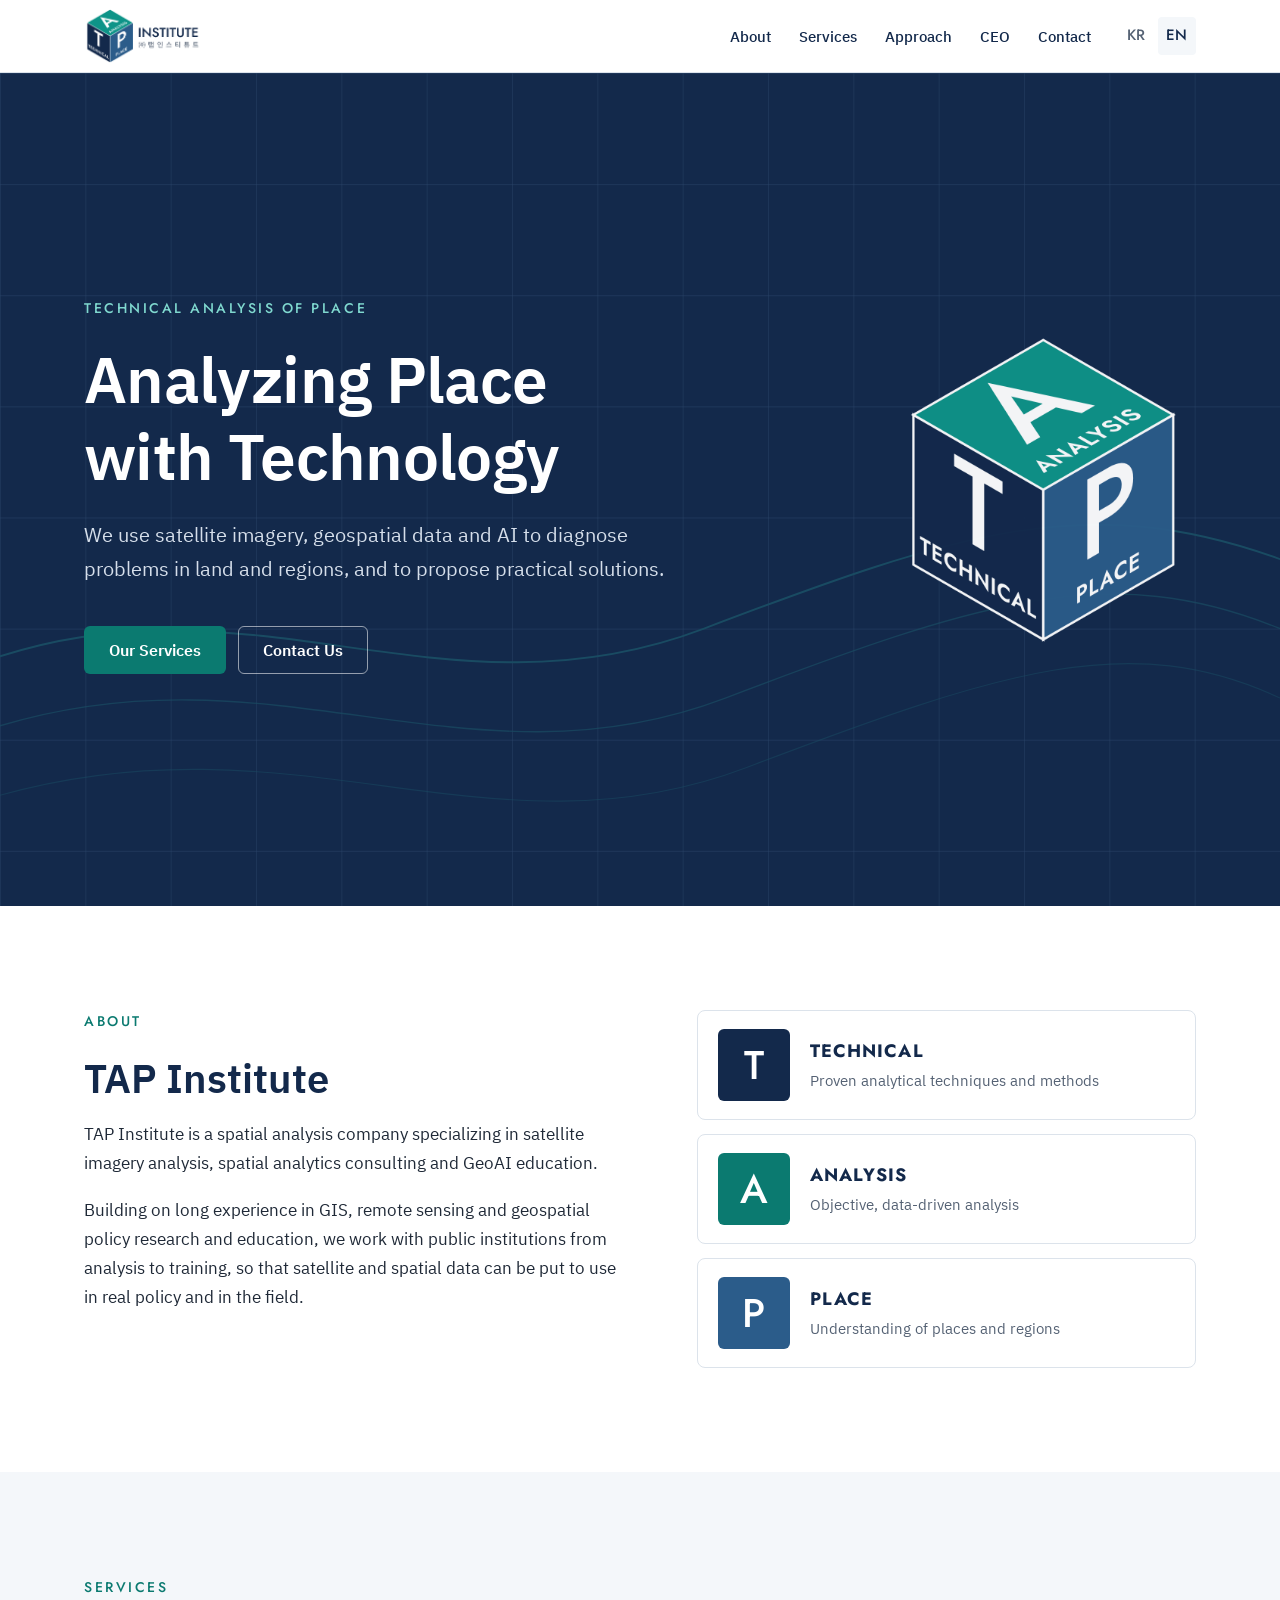
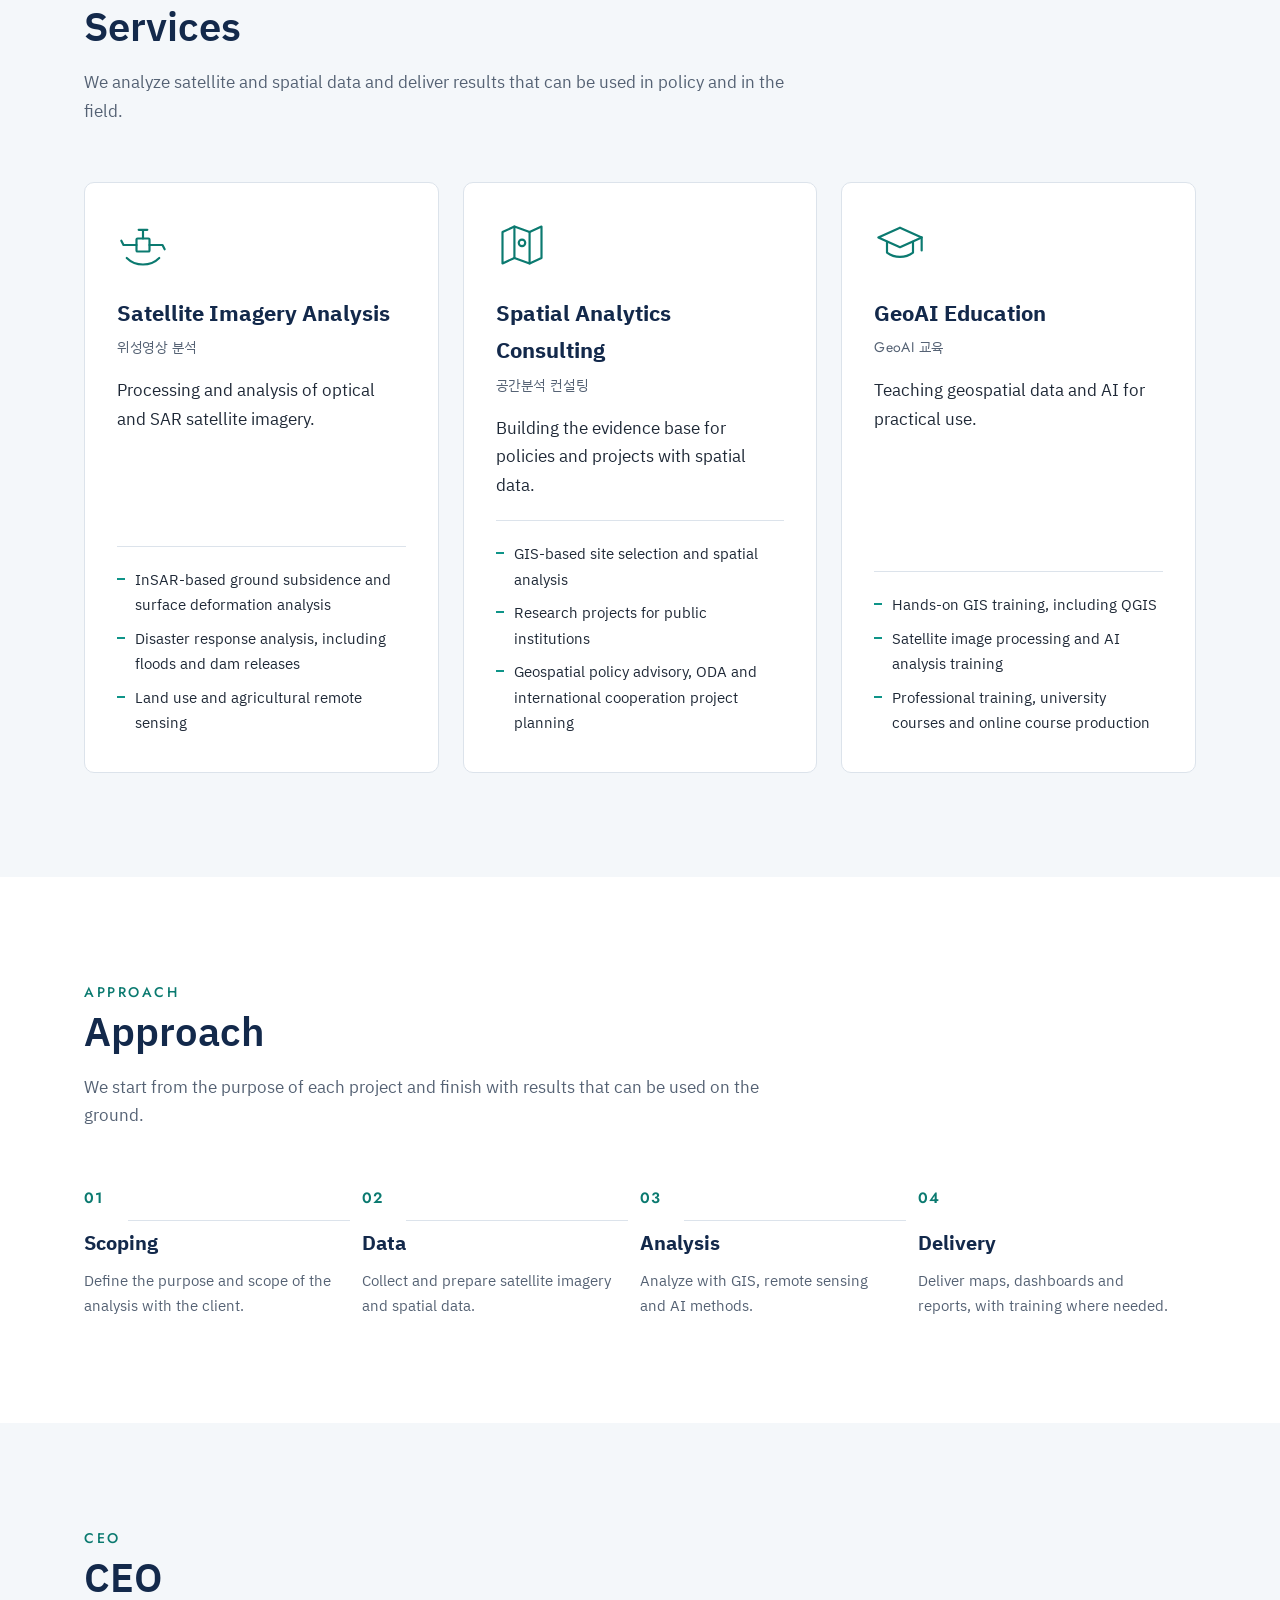
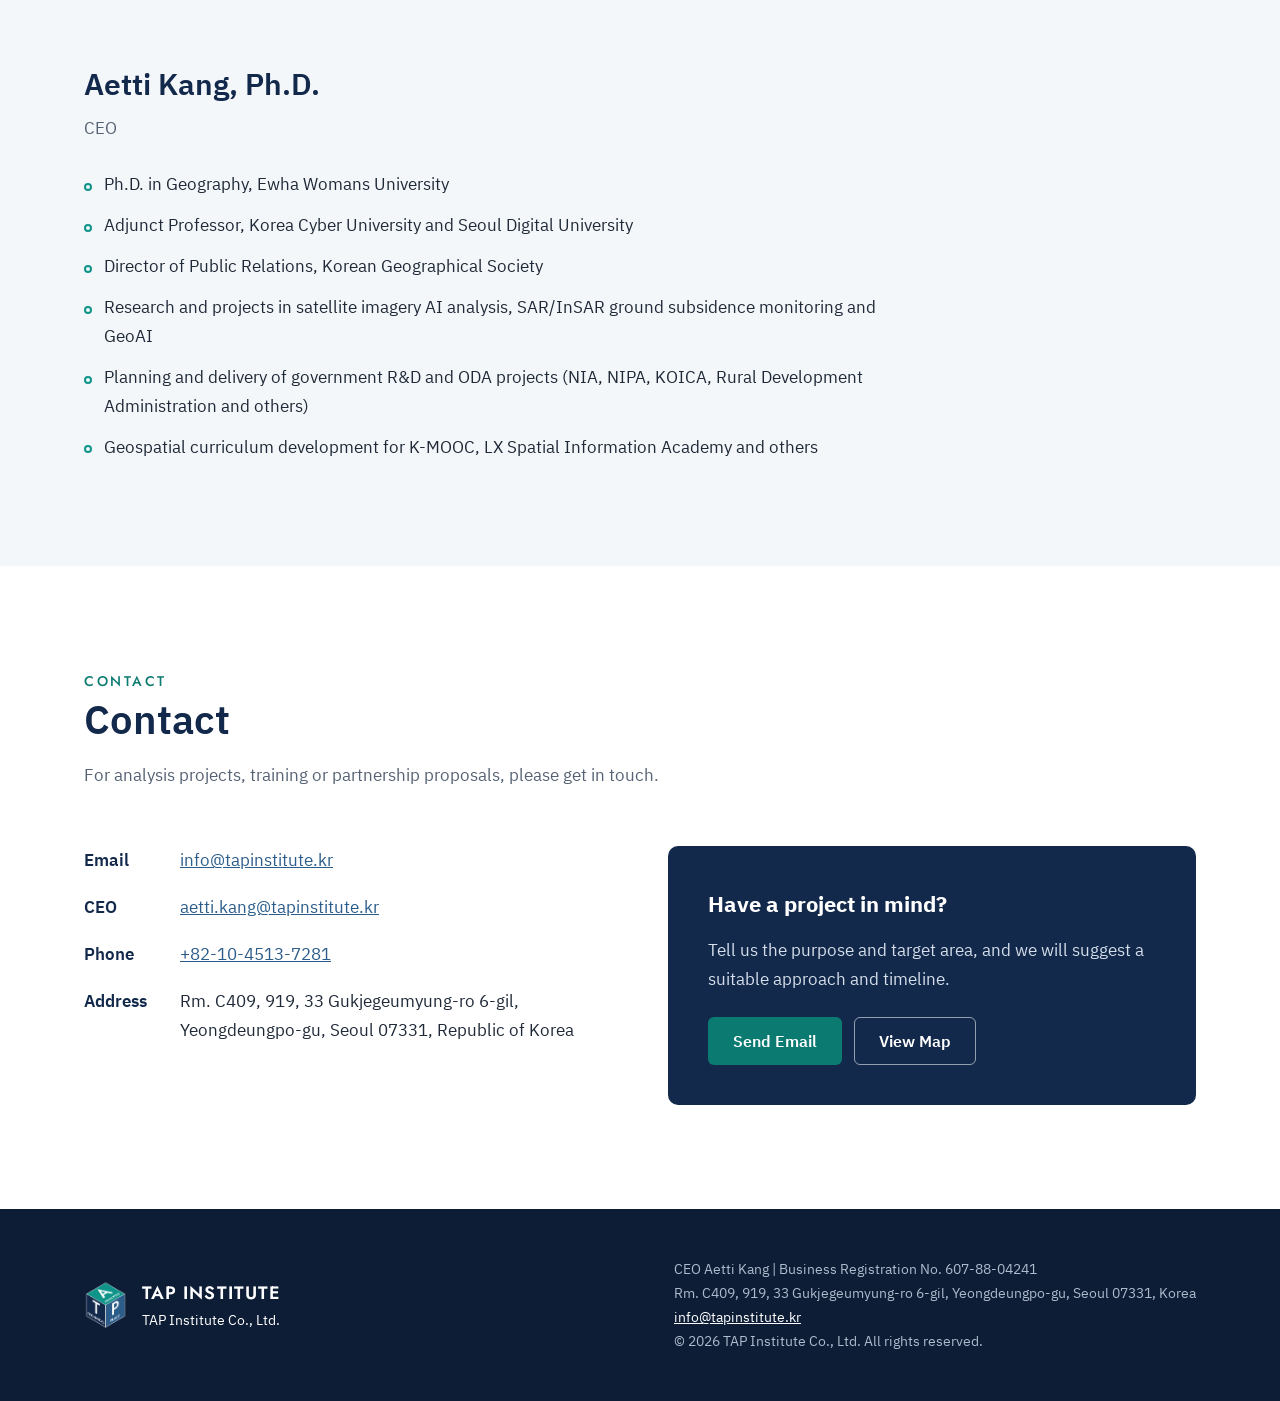
==== en/index.html @ 395d0aba "첫 버전" ====
<!doctype html>
<html lang="en">
<head>
<meta charset="utf-8">
<meta name="viewport" content="width=device-width, initial-scale=1">
<title>TAP Institute | Satellite Imagery Analysis · Spatial Analytics Consulting · GeoAI Education</title>
<meta name="description" content="TAP Institute is a spatial analysis company providing satellite imagery analysis, spatial analytics consulting and GeoAI education.">
<link rel="canonical" href="https://tapinstitute.kr/en/">
<link rel="alternate" hreflang="ko" href="https://tapinstitute.kr/">
<link rel="alternate" hreflang="en" href="https://tapinstitute.kr/en/">
<meta property="og:type" content="website">
<meta property="og:site_name" content="TAP Institute">
<meta property="og:title" content="TAP Institute | Technical Analysis of Place">
<meta property="og:description" content="Satellite Imagery Analysis · Spatial Analytics Consulting · GeoAI Education">
<meta property="og:url" content="https://tapinstitute.kr/en/">
<meta property="og:image" content="https://tapinstitute.kr/assets/og-image.png">
<meta property="og:locale" content="en_US">
<link rel="icon" href="../favicon.svg" type="image/svg+xml">
<link rel="preconnect" href="https://fonts.googleapis.com">
<link rel="preconnect" href="https://fonts.gstatic.com" crossorigin>
<link href="https://fonts.googleapis.com/css2?family=Jost:wght@400;500;600&family=IBM+Plex+Sans+KR:wght@400;500;600&display=swap" rel="stylesheet">
<link rel="stylesheet" href="../css/style.css">
</head>
<body>
<a class="skip" href="#main">Skip to content</a>

<header class="site-header">
  <div class="container">
    <a class="brand" href="#home" aria-label="TAP Institute home">
      <img src="../assets/TAP_Institute_logo.png" alt="TAP Institute" width="232" height="110">
    </a>
    <button class="menu-btn" type="button" aria-expanded="false" aria-controls="site-nav" aria-label="Open menu">
      <svg width="22" height="22" viewBox="0 0 24 24" fill="none" stroke="currentColor" stroke-width="2" stroke-linecap="round" aria-hidden="true"><path d="M4 7h16M4 12h16M4 17h16"/></svg>
    </button>
    <nav class="nav" id="site-nav" aria-label="Main menu">
      <ul>
        <li><a href="#about">About</a></li>
        <li><a href="#services">Services</a></li>
        <li><a href="#approach">Approach</a></li>
        <li><a href="#ceo">CEO</a></li>
        <li><a href="#contact">Contact</a></li>
      </ul>
      <div class="lang" aria-label="Language">
        <a href="../" lang="ko">KR</a>
        <a href="./" aria-current="true" lang="en">EN</a>
      </div>
    </nav>
  </div>
</header>

<main id="main">

  <!-- Hero -->
  <section class="hero" id="home" aria-labelledby="hero-title">
    <svg class="hero-grid" aria-hidden="true" preserveAspectRatio="none" viewBox="0 0 1200 600">
      <defs>
        <pattern id="graticule" width="80" height="80" patternUnits="userSpaceOnUse">
          <path d="M80 0H0V80" fill="none" stroke="#7FA8D6" stroke-width="0.8"/>
        </pattern>
      </defs>
      <rect width="1200" height="600" fill="url(#graticule)"/>
      <path d="M0 420 C240 360 420 470 660 400 S1020 300 1200 350" fill="none" stroke="#2FC4B5" stroke-width="1.4"/>
      <path d="M0 470 C260 410 440 520 680 450 S1040 350 1200 400" fill="none" stroke="#2FC4B5" stroke-width="1" opacity=".7"/>
      <path d="M0 520 C280 460 460 570 700 500 S1060 400 1200 450" fill="none" stroke="#2FC4B5" stroke-width=".8" opacity=".5"/>
    </svg>
    <div class="container">
      <img class="hero-mark" src="../assets/TAP_Institute_symbol.png" alt="" width="300" height="352">
      <p class="eyebrow">Technical Analysis of Place</p>
      <h1 id="hero-title">Analyzing Place<br>with Technology</h1>
      <p class="lead">We use satellite imagery, geospatial data and AI to diagnose problems in land and regions, and to propose practical solutions.</p>
      <div class="btns">
        <a class="btn btn-primary" href="#services">Our Services</a>
        <a class="btn btn-ghost" href="#contact">Contact Us</a>
      </div>
    </div>
  </section>

  <!-- About -->
  <section id="about" aria-labelledby="about-title">
    <div class="container about-grid">
      <div class="about-text">
        <p class="eyebrow" style="color:var(--accent-dark)">About</p>
        <h2 id="about-title">TAP Institute</h2>
        <p>TAP Institute is a spatial analysis company specializing in satellite imagery analysis, spatial analytics consulting and GeoAI education.</p>
        <p>Building on long experience in GIS, remote sensing and geospatial policy research and education, we work with public institutions from analysis to training, so that satellite and spatial data can be put to use in real policy and in the field.</p>
      </div>
      <div class="tap-cards">
        <div class="tap-card">
          <div class="tap-letter t" aria-hidden="true">T</div>
          <div><strong>TECHNICAL</strong><span>Proven analytical techniques and methods</span></div>
        </div>
        <div class="tap-card">
          <div class="tap-letter a" aria-hidden="true">A</div>
          <div><strong>ANALYSIS</strong><span>Objective, data-driven analysis</span></div>
        </div>
        <div class="tap-card">
          <div class="tap-letter p" aria-hidden="true">P</div>
          <div><strong>PLACE</strong><span>Understanding of places and regions</span></div>
        </div>
      </div>
    </div>
  </section>

  <!-- Services -->
  <section class="section-soft" id="services" aria-labelledby="services-title">
    <div class="container">
      <div class="section-head">
        <p class="eyebrow">Services</p>
        <h2 id="services-title">Services</h2>
        <p>We analyze satellite and spatial data and deliver results that can be used in policy and in the field.</p>
      </div>
      <div class="services">
        <article class="service">
          <svg class="icon" viewBox="0 0 48 48" fill="none" stroke="currentColor" stroke-width="2" stroke-linecap="round" stroke-linejoin="round" aria-hidden="true">
            <rect x="18" y="18" width="12" height="12" rx="1"/><path d="M18 24H6l-2-4M30 24h12l2 4M24 18V10M20 10h8"/><path d="M9 36c4 4 10 6 15 6s11-2 15-6"/>
          </svg>
          <h3>Satellite Imagery Analysis</h3>
          <p class="en" lang="ko">위성영상 분석</p>
          <p class="desc">Processing and analysis of optical and SAR satellite imagery.</p>
          <ul>
            <li>InSAR-based ground subsidence and surface deformation analysis</li>
            <li>Disaster response analysis, including floods and dam releases</li>
            <li>Land use and agricultural remote sensing</li>
          </ul>
        </article>
        <article class="service">
          <svg class="icon" viewBox="0 0 48 48" fill="none" stroke="currentColor" stroke-width="2" stroke-linecap="round" stroke-linejoin="round" aria-hidden="true">
            <path d="M6 12l11-5 14 5 11-5v29l-11 5-14-5-11 5z"/><path d="M17 7v29M31 12v29"/><circle cx="24" cy="22" r="3"/>
          </svg>
          <h3>Spatial Analytics Consulting</h3>
          <p class="en" lang="ko">공간분석 컨설팅</p>
          <p class="desc">Building the evidence base for policies and projects with spatial data.</p>
          <ul>
            <li>GIS-based site selection and spatial analysis</li>
            <li>Research projects for public institutions</li>
            <li>Geospatial policy advisory, ODA and international cooperation project planning</li>
          </ul>
        </article>
        <article class="service">
          <svg class="icon" viewBox="0 0 48 48" fill="none" stroke="currentColor" stroke-width="2" stroke-linecap="round" stroke-linejoin="round" aria-hidden="true">
            <path d="M4 17l20-9 20 9-20 9z"/><path d="M12 21v10c4 3 8 4 12 4s8-1 12-4V21"/><path d="M44 17v12"/>
          </svg>
          <h3>GeoAI Education</h3>
          <p class="en" lang="ko">GeoAI 교육</p>
          <p class="desc">Teaching geospatial data and AI for practical use.</p>
          <ul>
            <li>Hands-on GIS training, including QGIS</li>
            <li>Satellite image processing and AI analysis training</li>
            <li>Professional training, university courses and online course production</li>
          </ul>
        </article>
      </div>
    </div>
  </section>

  <!-- Approach -->
  <section id="approach" aria-labelledby="approach-title">
    <div class="container">
      <div class="section-head">
        <p class="eyebrow" style="color:var(--accent-dark)">Approach</p>
        <h2 id="approach-title">Approach</h2>
        <p>We start from the purpose of each project and finish with results that can be used on the ground.</p>
      </div>
      <ol class="steps">
        <li class="step"><h3>Scoping</h3><p>Define the purpose and scope of the analysis with the client.</p></li>
        <li class="step"><h3>Data</h3><p>Collect and prepare satellite imagery and spatial data.</p></li>
        <li class="step"><h3>Analysis</h3><p>Analyze with GIS, remote sensing and AI methods.</p></li>
        <li class="step"><h3>Delivery</h3><p>Deliver maps, dashboards and reports, with training where needed.</p></li>
      </ol>
    </div>
  </section>

  <!-- CEO -->
  <section class="section-soft" id="ceo" aria-labelledby="ceo-title">
    <div class="container">
      <div class="section-head">
        <p class="eyebrow">CEO</p>
        <h2 id="ceo-title">CEO</h2>
      </div>
      <div class="ceo">
        <div>
          <p class="ceo-name">Aetti Kang, Ph.D.</p>
          <p class="ceo-role">CEO</p>
          <ul>
            <li>Ph.D. in Geography, Ewha Womans University</li>
            <li>Adjunct Professor, Korea Cyber University and Seoul Digital University</li>
            <li>Director of Public Relations, Korean Geographical Society</li>
            <li>Research and projects in satellite imagery AI analysis, SAR/InSAR ground subsidence monitoring and GeoAI</li>
            <li>Planning and delivery of government R&amp;D and ODA projects (NIA, NIPA, KOICA, Rural Development Administration and others)</li>
            <li>Geospatial curriculum development for K-MOOC, LX Spatial Information Academy and others</li>
          </ul>
        </div>
      </div>
    </div>
  </section>

  <!-- Contact -->
  <section id="contact" aria-labelledby="contact-title">
    <div class="container">
      <div class="section-head">
        <p class="eyebrow" style="color:var(--accent-dark)">Contact</p>
        <h2 id="contact-title">Contact</h2>
        <p>For analysis projects, training or partnership proposals, please get in touch.</p>
      </div>
      <div class="contact">
        <dl>
          <dt>Email</dt>
          <dd><a href="mailto:info@tapinstitute.kr">info@tapinstitute.kr</a></dd>
          <dt>CEO</dt>
          <dd><a href="mailto:aetti.kang@tapinstitute.kr">aetti.kang@tapinstitute.kr</a></dd>
          <dt>Phone</dt>
          <dd><a href="tel:+821045137281">+82-10-4513-7281</a></dd>
          <dt>Address</dt>
          <dd>Rm. C409, 919, 33 Gukjegeumyung-ro 6-gil,<br>Yeongdeungpo-gu, Seoul 07331, Republic of Korea</dd>
        </dl>
        <div class="contact-box">
          <h3>Have a project in mind?</h3>
          <p>Tell us the purpose and target area, and we will suggest a suitable approach and timeline.</p>
          <div class="btns">
            <a class="btn btn-primary" href="mailto:info@tapinstitute.kr?subject=%5BTAP%20Institute%5D%20Inquiry">Send Email</a>
            <a class="btn btn-ghost" href="https://www.google.com/maps/search/?api=1&amp;query=33+Gukjegeumyung-ro+6-gil+Seoul" target="_blank" rel="noopener">View Map</a>
          </div>
        </div>
      </div>
    </div>
  </section>

</main>

<footer class="site-footer">
  <div class="container">
    <div class="foot-brand">
      <img src="../assets/TAP_Institute_symbol.png" alt="" width="44" height="52">
      <div><strong>TAP INSTITUTE</strong>TAP Institute Co., Ltd.</div>
    </div>
    <div>
      <p>CEO Aetti Kang | Business Registration No. 607-88-04241</p>
      <p>Rm. C409, 919, 33 Gukjegeumyung-ro 6-gil, Yeongdeungpo-gu, Seoul 07331, Korea</p>
      <p><a href="mailto:info@tapinstitute.kr">info@tapinstitute.kr</a></p>
      <p>© 2026 TAP Institute Co., Ltd. All rights reserved.</p>
    </div>
  </div>
</footer>

<script src="../js/main.js"></script>
</body>
</html>
---- css/style.css ----
/* TAP Institute — 회사 소개 사이트 */
:root{
  --ink:#13294B;
  --mid:#2B5C8A;
  --accent:#0E9488;
  --accent-dark:#0B7A70;
  --slate:#556274;
  --text:#1F2937;
  --bg:#FFFFFF;
  --soft:#F4F7FA;
  --line:#DCE3EB;
  --max:1160px;
  --font-kr:'IBM Plex Sans KR', 'Apple SD Gothic Neo', 'Malgun Gothic', sans-serif;
  --font-en:'Jost', 'IBM Plex Sans KR', sans-serif;
}

*,*::before,*::after{box-sizing:border-box}
html{scroll-behavior:smooth;scroll-padding-top:76px}
body{
  margin:0;background:var(--bg);color:var(--text);
  font-family:var(--font-kr);font-size:17px;line-height:1.7;
  word-break:keep-all;-webkit-font-smoothing:antialiased;
}
html[lang="en"] body{word-break:normal}
img,svg{display:block;max-width:100%}
a{color:var(--mid)}
a:hover{color:var(--ink)}
:focus-visible{outline:3px solid var(--accent);outline-offset:3px}

.container{width:100%;max-width:var(--max);margin:0 auto;padding:0 24px}
.skip{position:absolute;left:-9999px;top:8px;background:var(--ink);color:#fff;padding:8px 14px;z-index:100}
.skip:focus{left:16px}

/* ---------- 상단 메뉴 ---------- */
.site-header{
  position:sticky;top:0;z-index:50;background:rgba(255,255,255,.96);
  border-bottom:1px solid var(--line);backdrop-filter:saturate(1.4) blur(6px);
}
.site-header .container{display:flex;align-items:center;justify-content:space-between;height:72px;gap:24px}
.brand img{height:56px;width:auto}
.nav{display:flex;align-items:center;gap:28px}
.nav ul{display:flex;gap:28px;list-style:none;margin:0;padding:0}
.nav a{color:var(--ink);text-decoration:none;font-weight:500;font-size:15px}
.nav a:hover{color:var(--accent-dark)}
.lang{display:flex;gap:4px;font-family:var(--font-en);font-size:14px;font-weight:600;letter-spacing:.04em}
.lang a{padding:6px 8px;border-radius:4px;color:var(--slate)}
.lang a[aria-current="true"]{color:var(--ink);background:var(--soft)}
.menu-btn{
  display:none;background:none;border:1px solid var(--line);border-radius:6px;
  width:44px;height:44px;align-items:center;justify-content:center;color:var(--ink);cursor:pointer;
}

/* ---------- 첫 화면 ---------- */
.hero{position:relative;background:var(--ink);color:#fff;overflow:hidden}
.hero-grid{position:absolute;inset:0;width:100%;height:100%;opacity:.22;pointer-events:none}
.hero .container{position:relative;padding-top:120px;padding-bottom:128px}
.hero-mark{position:absolute;right:24px;top:50%;transform:translateY(-50%);width:300px;height:auto;opacity:.95}
.eyebrow{
  font-family:var(--font-en);font-weight:500;letter-spacing:.18em;text-transform:uppercase;
  font-size:14px;color:#7FD8CF;margin:0 0 20px;
}
.hero h1{font-size:clamp(36px,5.4vw,64px);line-height:1.2;font-weight:600;margin:0 0 24px;letter-spacing:-.01em}
.hero p.lead{font-size:clamp(17px,1.6vw,20px);max-width:620px;color:#D5DEEA;margin:0 0 40px}
.btns{display:flex;flex-wrap:wrap;gap:12px}
.btn{
  display:inline-flex;align-items:center;justify-content:center;min-height:48px;padding:0 24px;
  border-radius:6px;font-weight:600;font-size:16px;text-decoration:none;border:1px solid transparent;
}
.btn-primary{background:var(--accent-dark);color:#fff}
.btn-primary:hover{background:#09665E;color:#fff}
.btn-ghost{border-color:rgba(255,255,255,.55);color:#fff}
.btn-ghost:hover{background:rgba(255,255,255,.1);color:#fff}

/* ---------- 공통 섹션 ---------- */
section{padding:104px 0}
.section-soft{background:var(--soft)}
.section-head{max-width:720px;margin-bottom:56px}
.section-head .eyebrow{color:var(--accent-dark)}
h2{font-size:clamp(28px,3.4vw,40px);line-height:1.3;color:var(--ink);margin:0 0 16px;font-weight:600}
.section-head p{color:var(--slate);margin:0}

/* ---------- 회사소개 ---------- */
.about-grid{display:grid;grid-template-columns:1.1fr 1fr;gap:64px;align-items:start}
.about-text p{margin:0 0 18px}
.tap-cards{display:grid;gap:14px}
.tap-card{display:grid;grid-template-columns:72px 1fr;align-items:center;gap:20px;padding:18px 20px;border:1px solid var(--line);border-radius:8px;background:#fff}
.tap-letter{
  width:72px;height:72px;border-radius:6px;display:flex;align-items:center;justify-content:center;
  font-family:var(--font-en);font-size:40px;font-weight:500;color:#fff;
}
.tap-letter.t{background:var(--ink)}
.tap-letter.a{background:var(--accent-dark)}
.tap-letter.p{background:var(--mid)}
.tap-card strong{display:block;font-family:var(--font-en);font-size:18px;letter-spacing:.06em;color:var(--ink)}
.tap-card span{color:var(--slate);font-size:15px}

/* ---------- 사업분야 ---------- */
.services{display:grid;grid-template-columns:repeat(3,1fr);gap:24px}
.service{background:#fff;border:1px solid var(--line);border-radius:10px;padding:36px 32px;display:flex;flex-direction:column}
.service .icon{width:52px;height:52px;color:var(--accent-dark);margin-bottom:24px}
.service h3{font-size:22px;color:var(--ink);margin:0 0 4px}
.service .en{font-family:var(--font-en);font-size:14px;color:var(--slate);letter-spacing:.04em;margin:0 0 16px}
.service p.desc{margin:0 0 20px}
.service ul{margin:auto 0 0;padding:20px 0 0;border-top:1px solid var(--line);list-style:none;display:grid;gap:8px;font-size:15px}
.service li{position:relative;padding-left:18px}
.service li::before{content:"";position:absolute;left:0;top:.72em;width:8px;height:2px;background:var(--accent)}

/* ---------- 수행방식 ---------- */
.steps{display:grid;grid-template-columns:repeat(4,1fr);gap:0;list-style:none;margin:0;padding:0;counter-reset:step}
.step{position:relative;padding:0 28px 0 0}
.step::before{
  counter-increment:step;content:"0" counter(step);
  font-family:var(--font-en);font-weight:600;font-size:15px;letter-spacing:.08em;color:var(--accent-dark);
  display:block;margin-bottom:14px;
}
.step::after{content:"";position:absolute;top:34px;left:44px;right:12px;height:1px;background:var(--line)}
.step:last-child::after{display:none}
.step h3{font-size:20px;color:var(--ink);margin:12px 0 8px}
.step p{margin:0;color:var(--slate);font-size:15px}

/* ---------- 대표 소개 ---------- */
.ceo{max-width:820px}
.ceo-name{font-size:30px;font-weight:600;color:var(--ink);margin:0}
.ceo-role{color:var(--slate);margin:4px 0 28px}
.ceo ul{list-style:none;margin:0;padding:0;display:grid;gap:12px}
.ceo li{padding-left:20px;position:relative}
.ceo li::before{content:"";position:absolute;left:0;top:.75em;width:8px;height:8px;border:2px solid var(--accent);border-radius:50%}

/* ---------- 문의 ---------- */
.contact{display:grid;grid-template-columns:1fr 1fr;gap:56px;align-items:start}
.contact dl{margin:0;display:grid;grid-template-columns:96px 1fr;row-gap:18px}
.contact dt{font-weight:600;color:var(--ink)}
.contact dd{margin:0}
.contact-box{background:var(--ink);color:#fff;border-radius:10px;padding:40px}
.contact-box h3{margin:0 0 12px;font-size:22px}
.contact-box p{color:#D5DEEA;margin:0 0 24px}

/* ---------- 푸터 ---------- */
.site-footer{background:#0D1D36;color:#AEBBCC;font-size:14px;padding:48px 0}
.site-footer .container{display:flex;justify-content:space-between;gap:32px;flex-wrap:wrap}
.foot-brand{display:flex;align-items:center;gap:14px;color:#fff}
.foot-brand img{width:44px;height:auto}
.foot-brand strong{font-family:var(--font-en);font-weight:600;letter-spacing:.06em;font-size:18px;display:block}
.site-footer p{margin:0}
.site-footer a{color:#fff}

/* ---------- 반응형 ---------- */
@media (max-width:960px){
  .about-grid,.contact,.ceo{grid-template-columns:1fr;gap:40px}
  .hero-mark{display:none}
  .services{grid-template-columns:1fr}
  .steps{grid-template-columns:1fr 1fr;row-gap:40px}
  .step::after{display:none}
}
@media (max-width:760px){
  body{font-size:16px}
  section{padding:72px 0}
  .menu-btn{display:inline-flex}
  .nav{
    position:absolute;top:72px;left:0;right:0;background:#fff;border-bottom:1px solid var(--line);
    flex-direction:column;align-items:flex-start;padding:16px 24px 24px;gap:16px;display:none;
  }
  .nav.open{display:flex}
  .nav ul{flex-direction:column;gap:4px;width:100%}
  .nav ul a{display:block;padding:10px 0;font-size:17px}
  .brand img{height:38px}
  .hero .container{padding-top:80px;padding-bottom:88px}
  .steps{grid-template-columns:1fr}
  .contact dl{grid-template-columns:72px 1fr}
  .contact-box{padding:28px}
}
@media (prefers-reduced-motion:reduce){html{scroll-behavior:auto}}
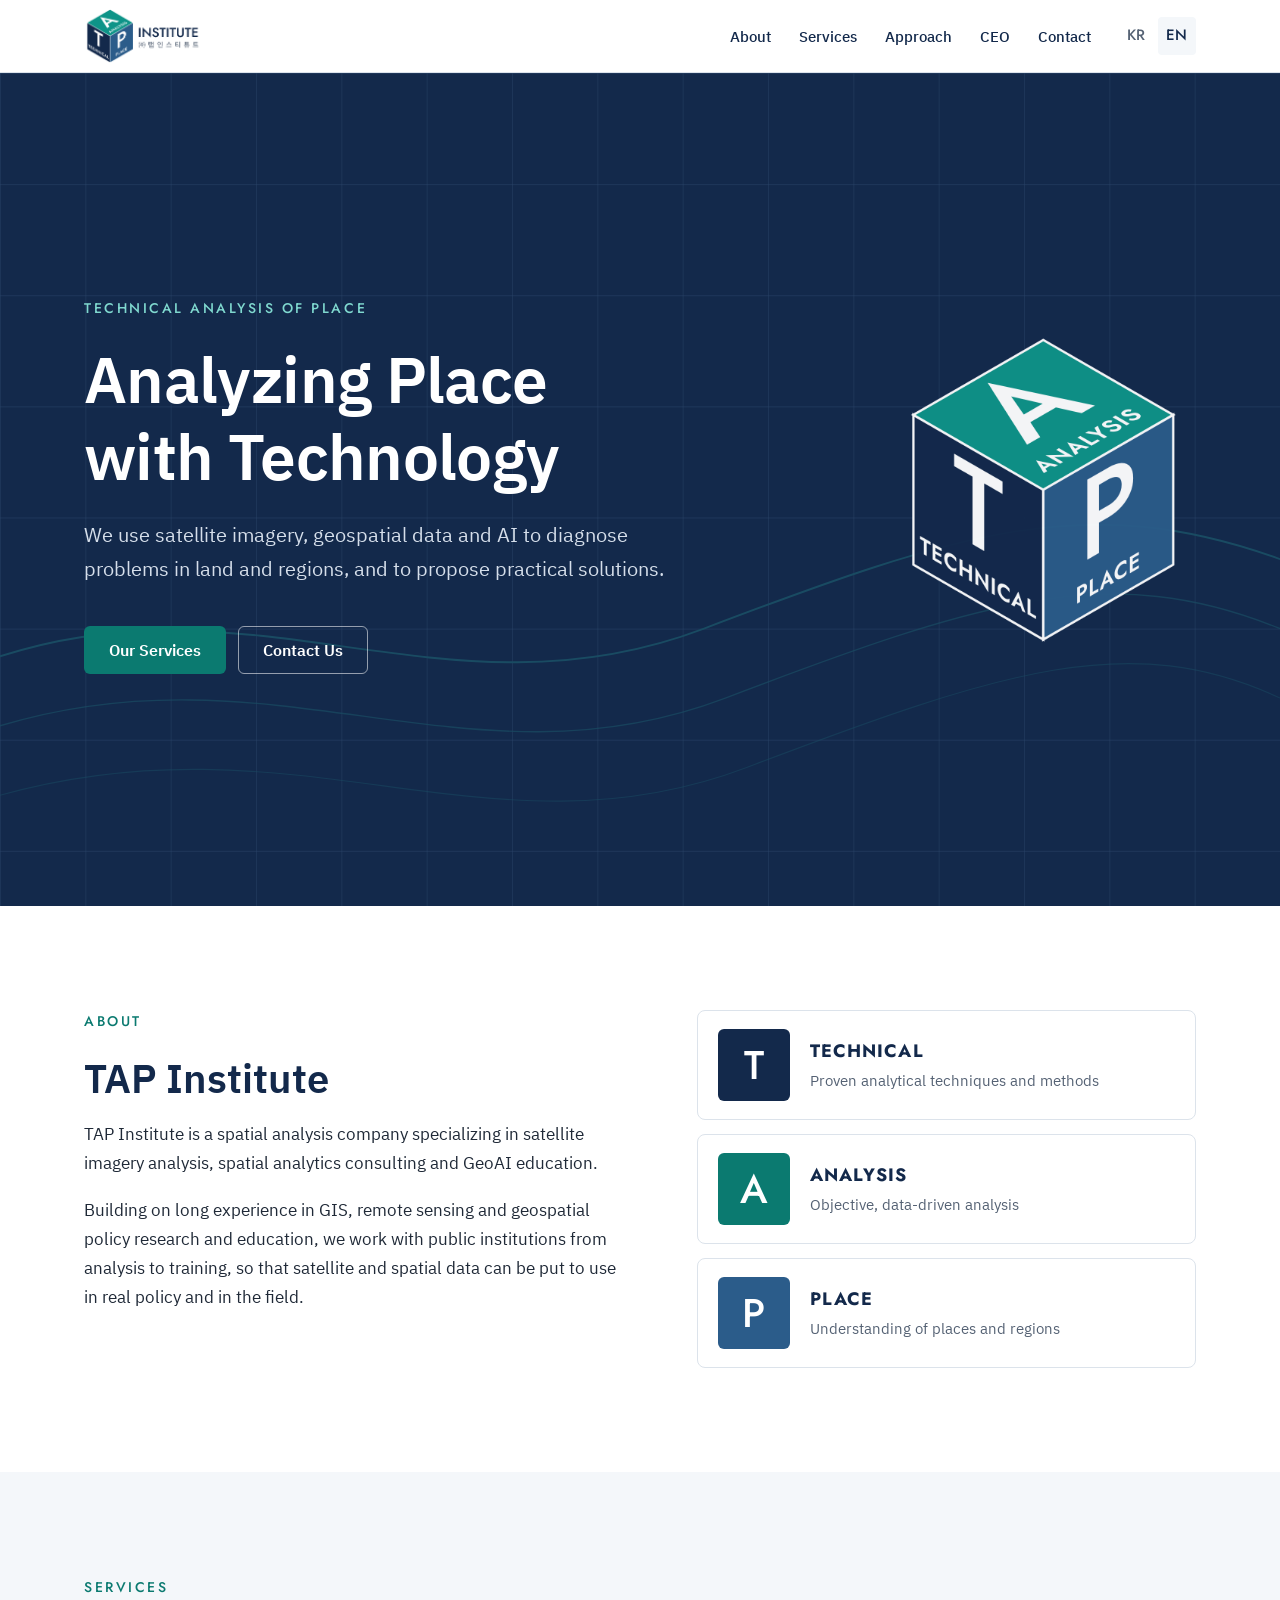
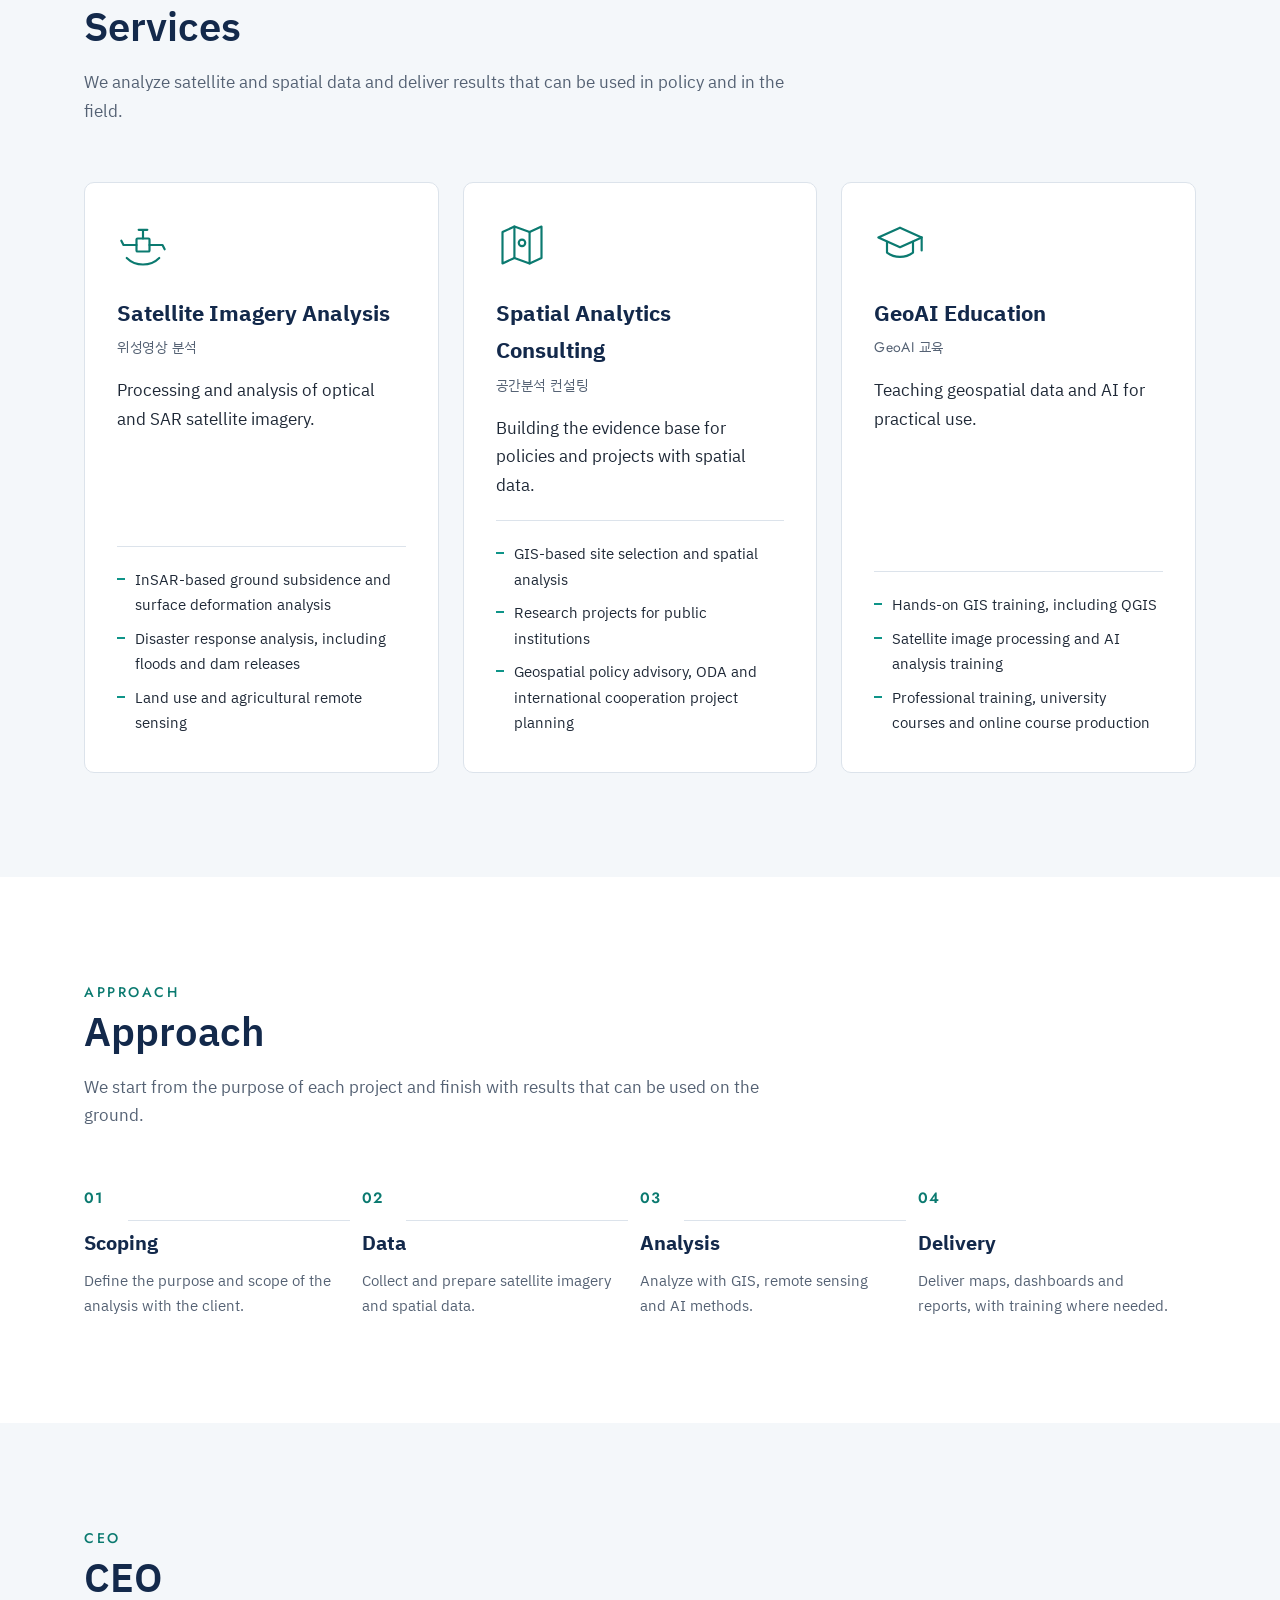
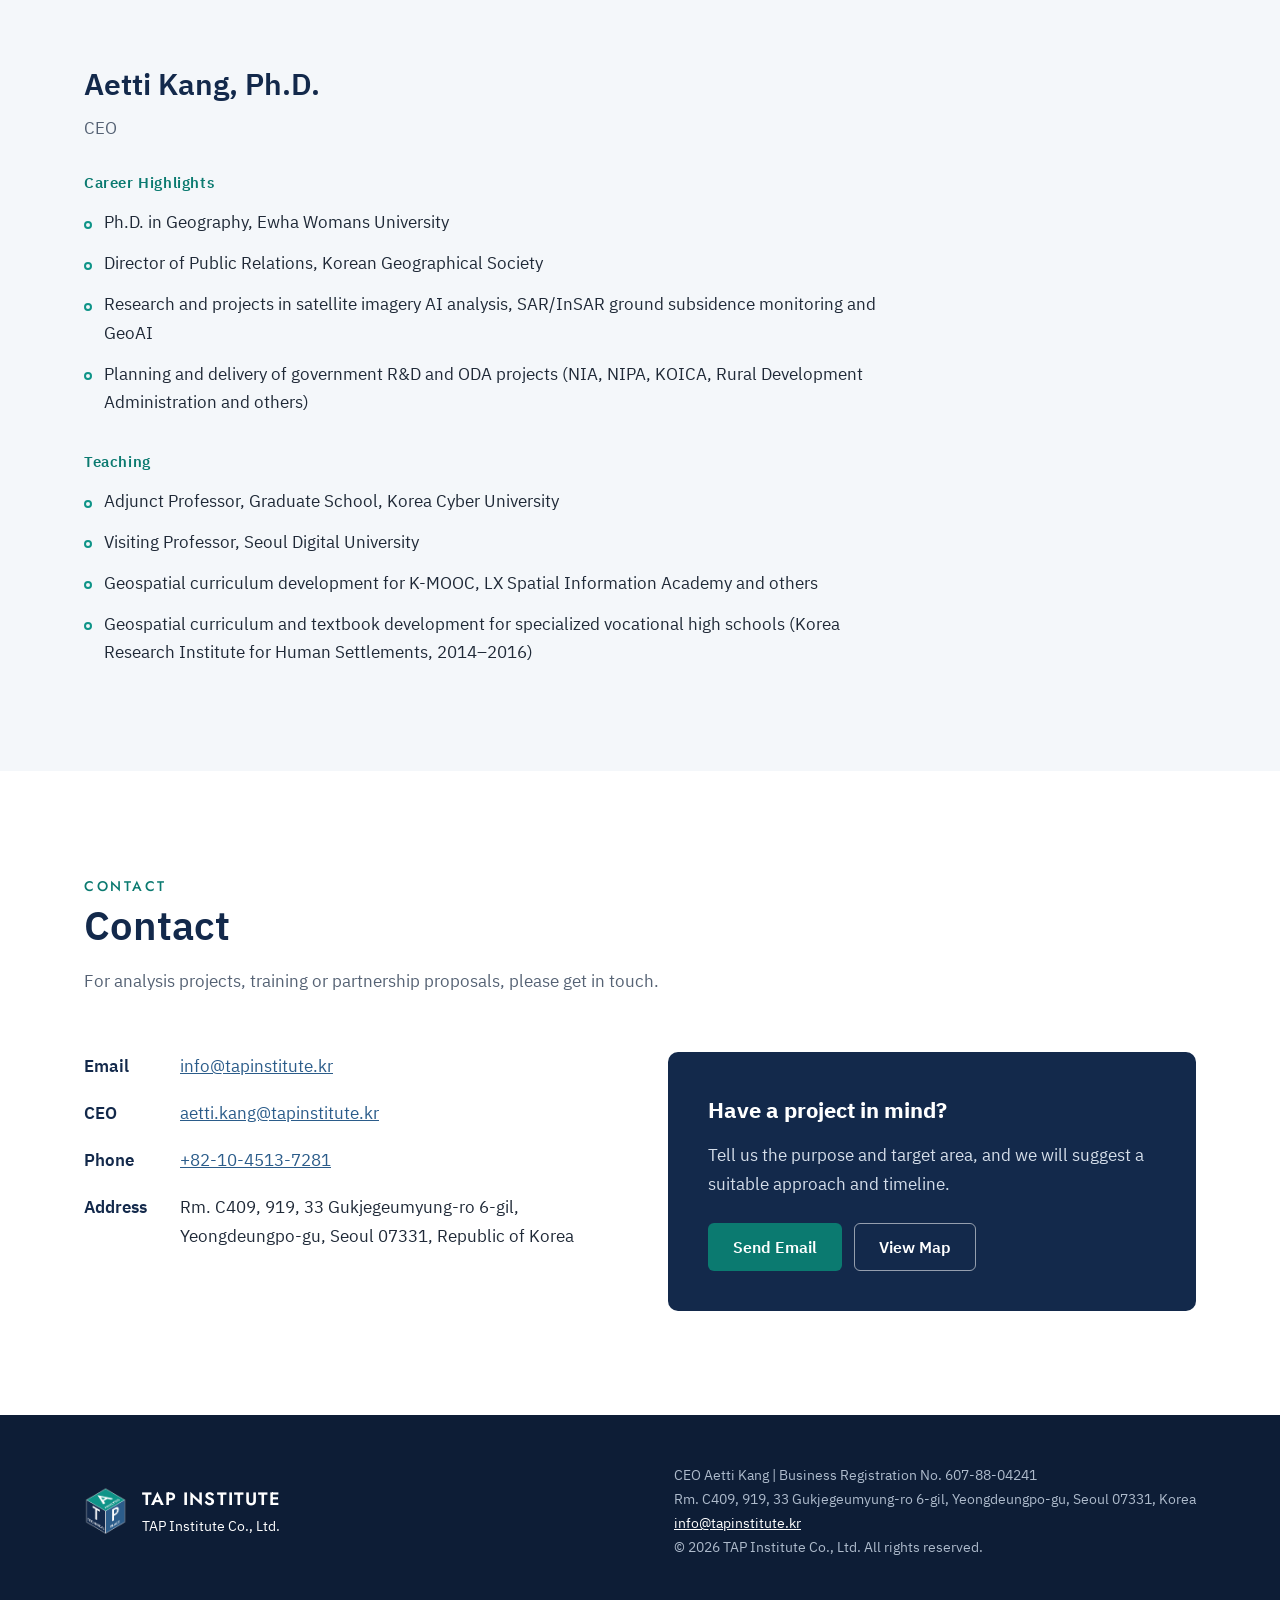
==== commit c86aa797: "대표 소개: 교수직 표기 변경, 강의경력 추가 (KR/EN) Co-Authored-By: Claude Opus 5.5 <noreply@anthropic.com>" ====
--- a/en/index.html
+++ b/en/index.html
@@ -181,13 +181,19 @@
         <div>
           <p class="ceo-name">Aetti Kang, Ph.D.</p>
           <p class="ceo-role">CEO</p>
+          <h3 class="ceo-sub">Career Highlights</h3>
           <ul>
             <li>Ph.D. in Geography, Ewha Womans University</li>
-            <li>Adjunct Professor, Korea Cyber University and Seoul Digital University</li>
             <li>Director of Public Relations, Korean Geographical Society</li>
             <li>Research and projects in satellite imagery AI analysis, SAR/InSAR ground subsidence monitoring and GeoAI</li>
             <li>Planning and delivery of government R&amp;D and ODA projects (NIA, NIPA, KOICA, Rural Development Administration and others)</li>
+          </ul>
+          <h3 class="ceo-sub">Teaching</h3>
+          <ul>
+            <li>Adjunct Professor, Graduate School, Korea Cyber University</li>
+            <li>Visiting Professor, Seoul Digital University</li>
             <li>Geospatial curriculum development for K-MOOC, LX Spatial Information Academy and others</li>
+            <li>Geospatial curriculum and textbook development for specialized vocational high schools (Korea Research Institute for Human Settlements, 2014–2016)</li>
           </ul>
         </div>
       </div>
--- a/css/style.css
+++ b/css/style.css
@@ -122,6 +122,8 @@
 .ceo{max-width:820px}
 .ceo-name{font-size:30px;font-weight:600;color:var(--ink);margin:0}
 .ceo-role{color:var(--slate);margin:4px 0 28px}
+.ceo-sub{font-size:15px;font-weight:600;color:var(--accent-dark);letter-spacing:.04em;margin:0 0 12px}
+.ceo ul + .ceo-sub{margin-top:32px}
 .ceo ul{list-style:none;margin:0;padding:0;display:grid;gap:12px}
 .ceo li{padding-left:20px;position:relative}
 .ceo li::before{content:"";position:absolute;left:0;top:.75em;width:8px;height:8px;border:2px solid var(--accent);border-radius:50%}
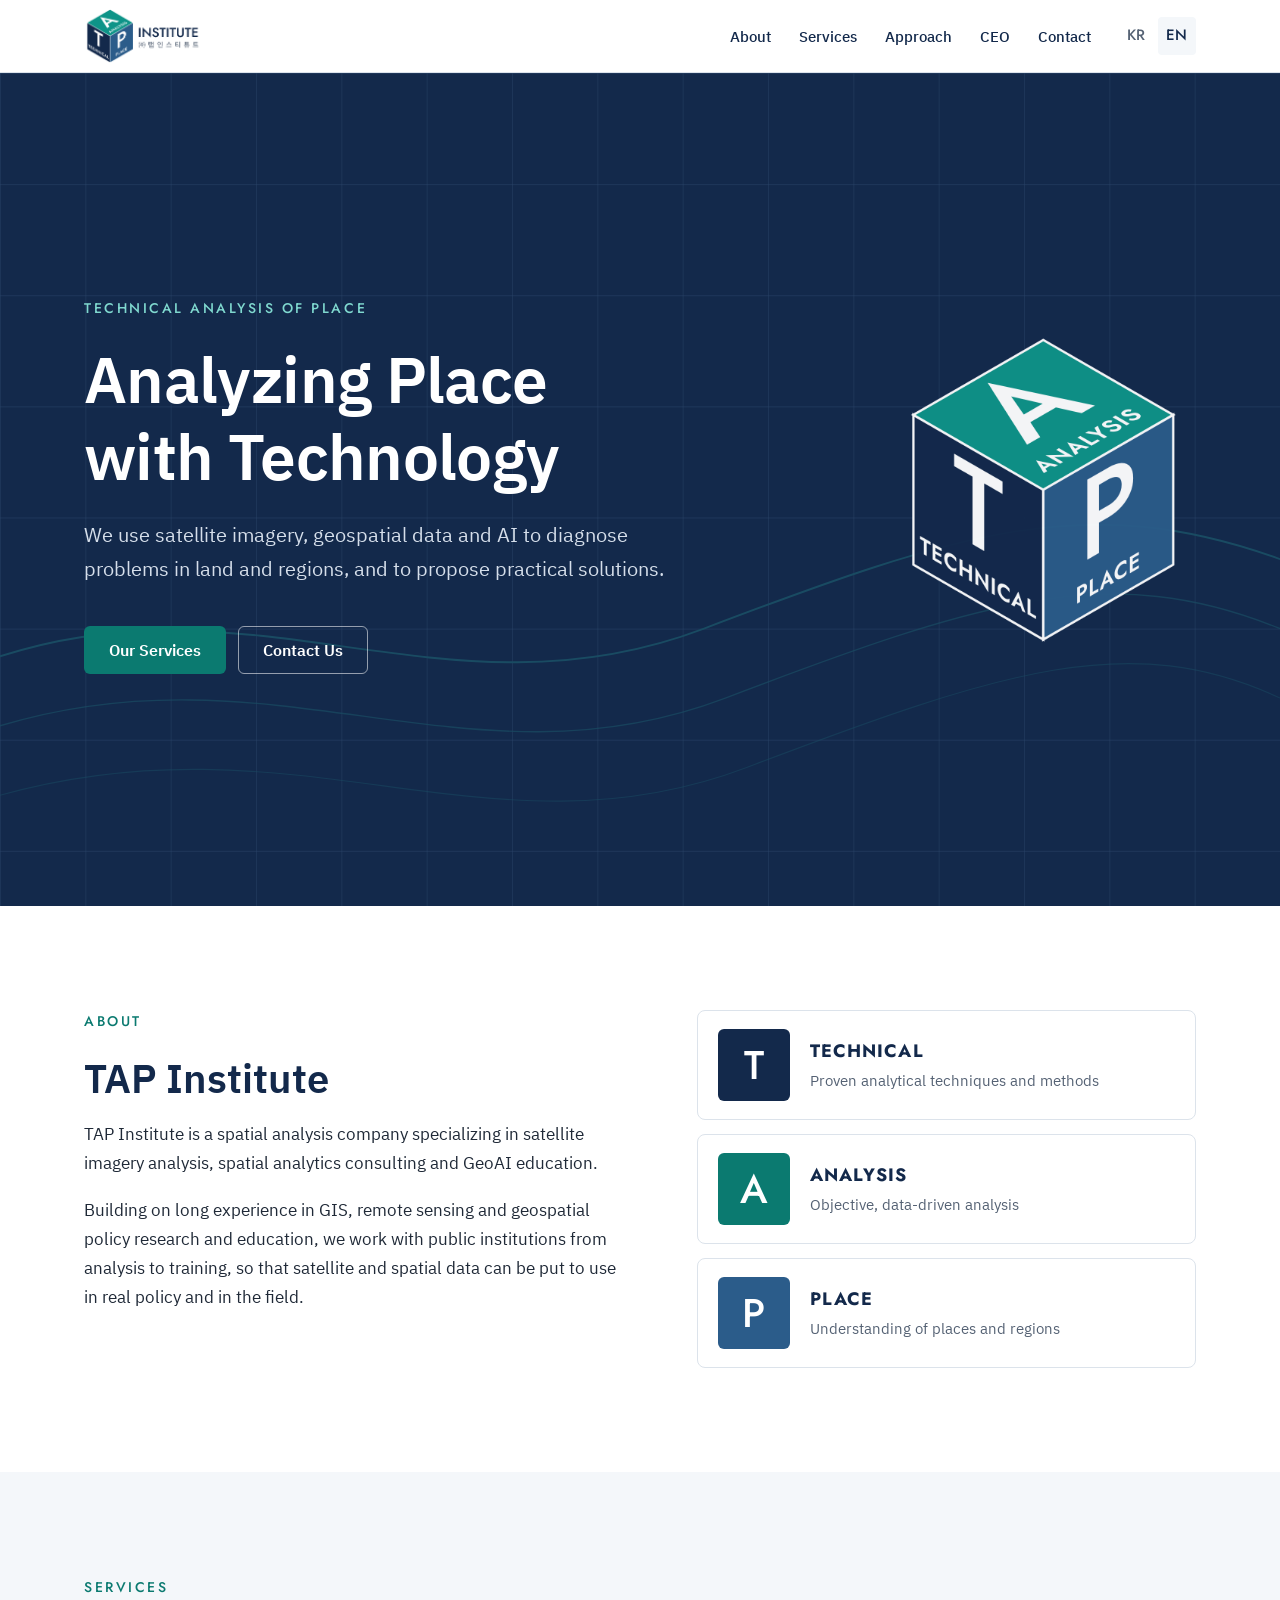
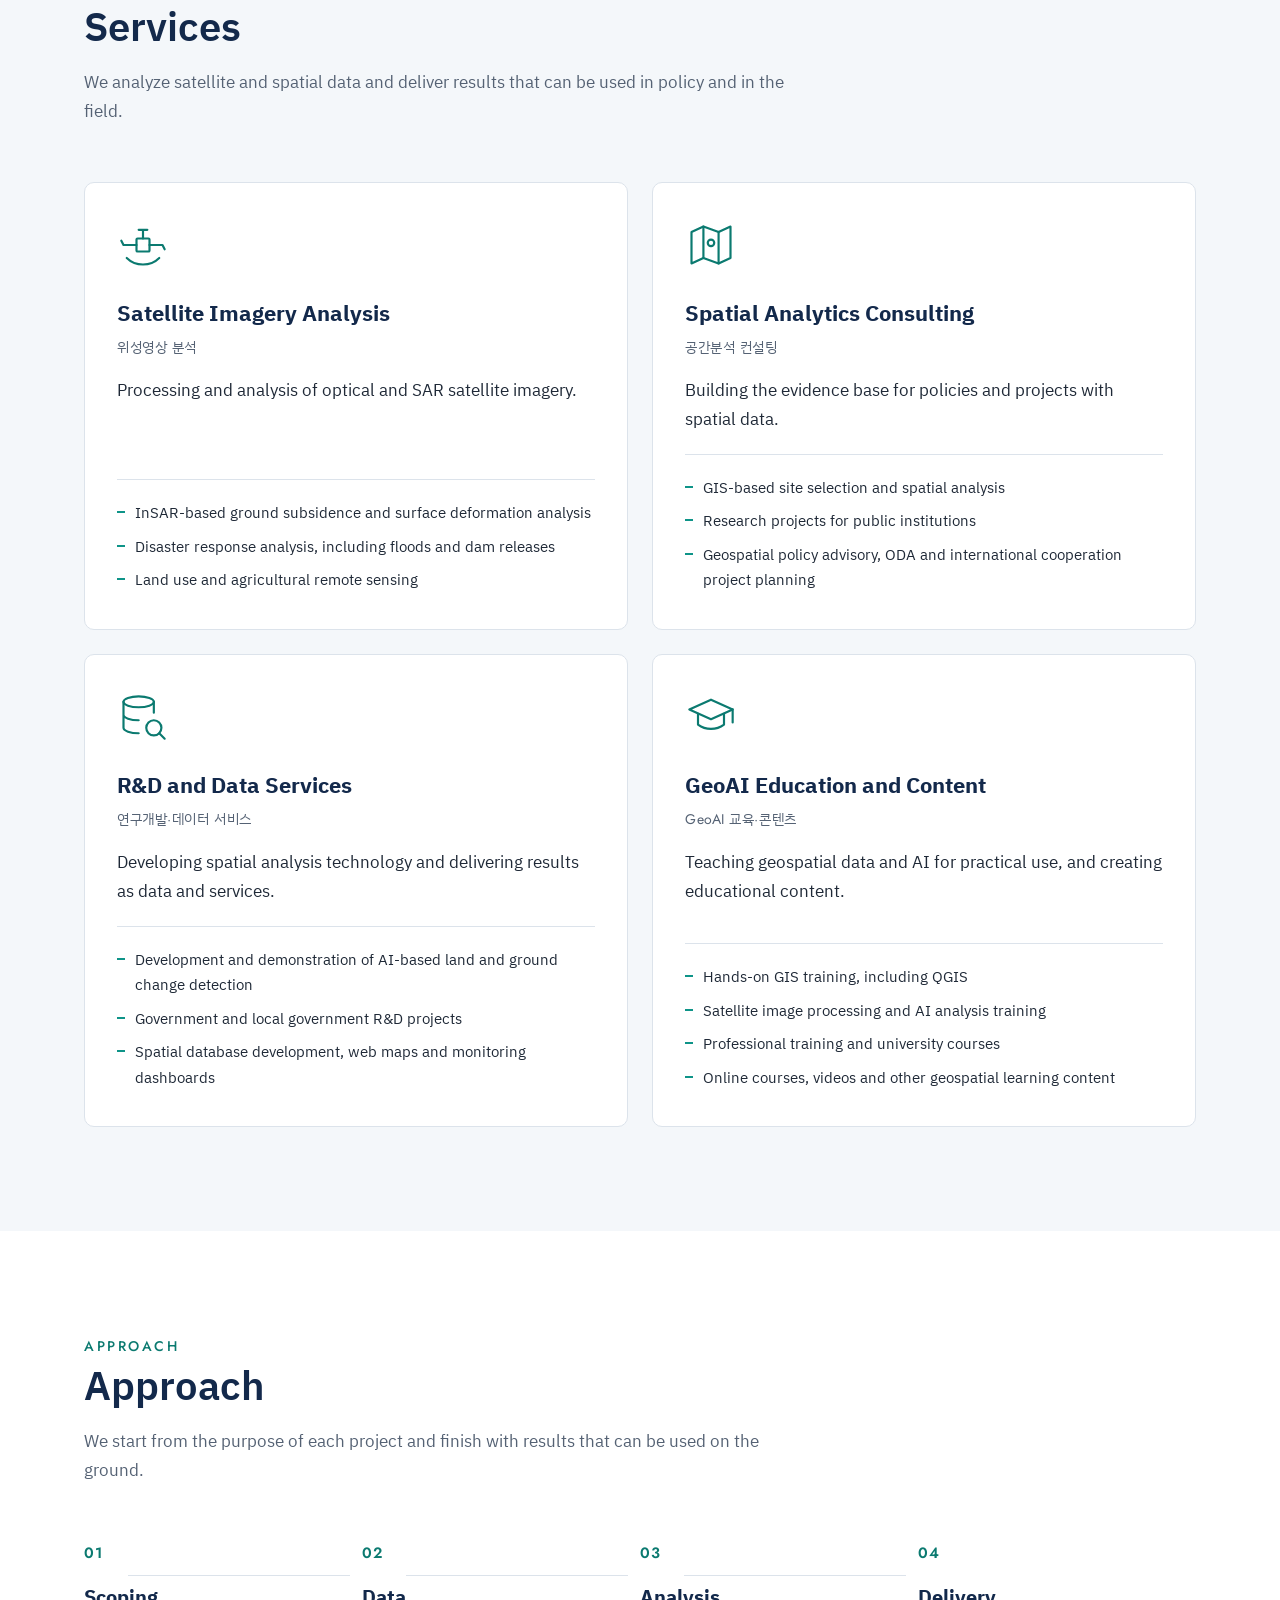
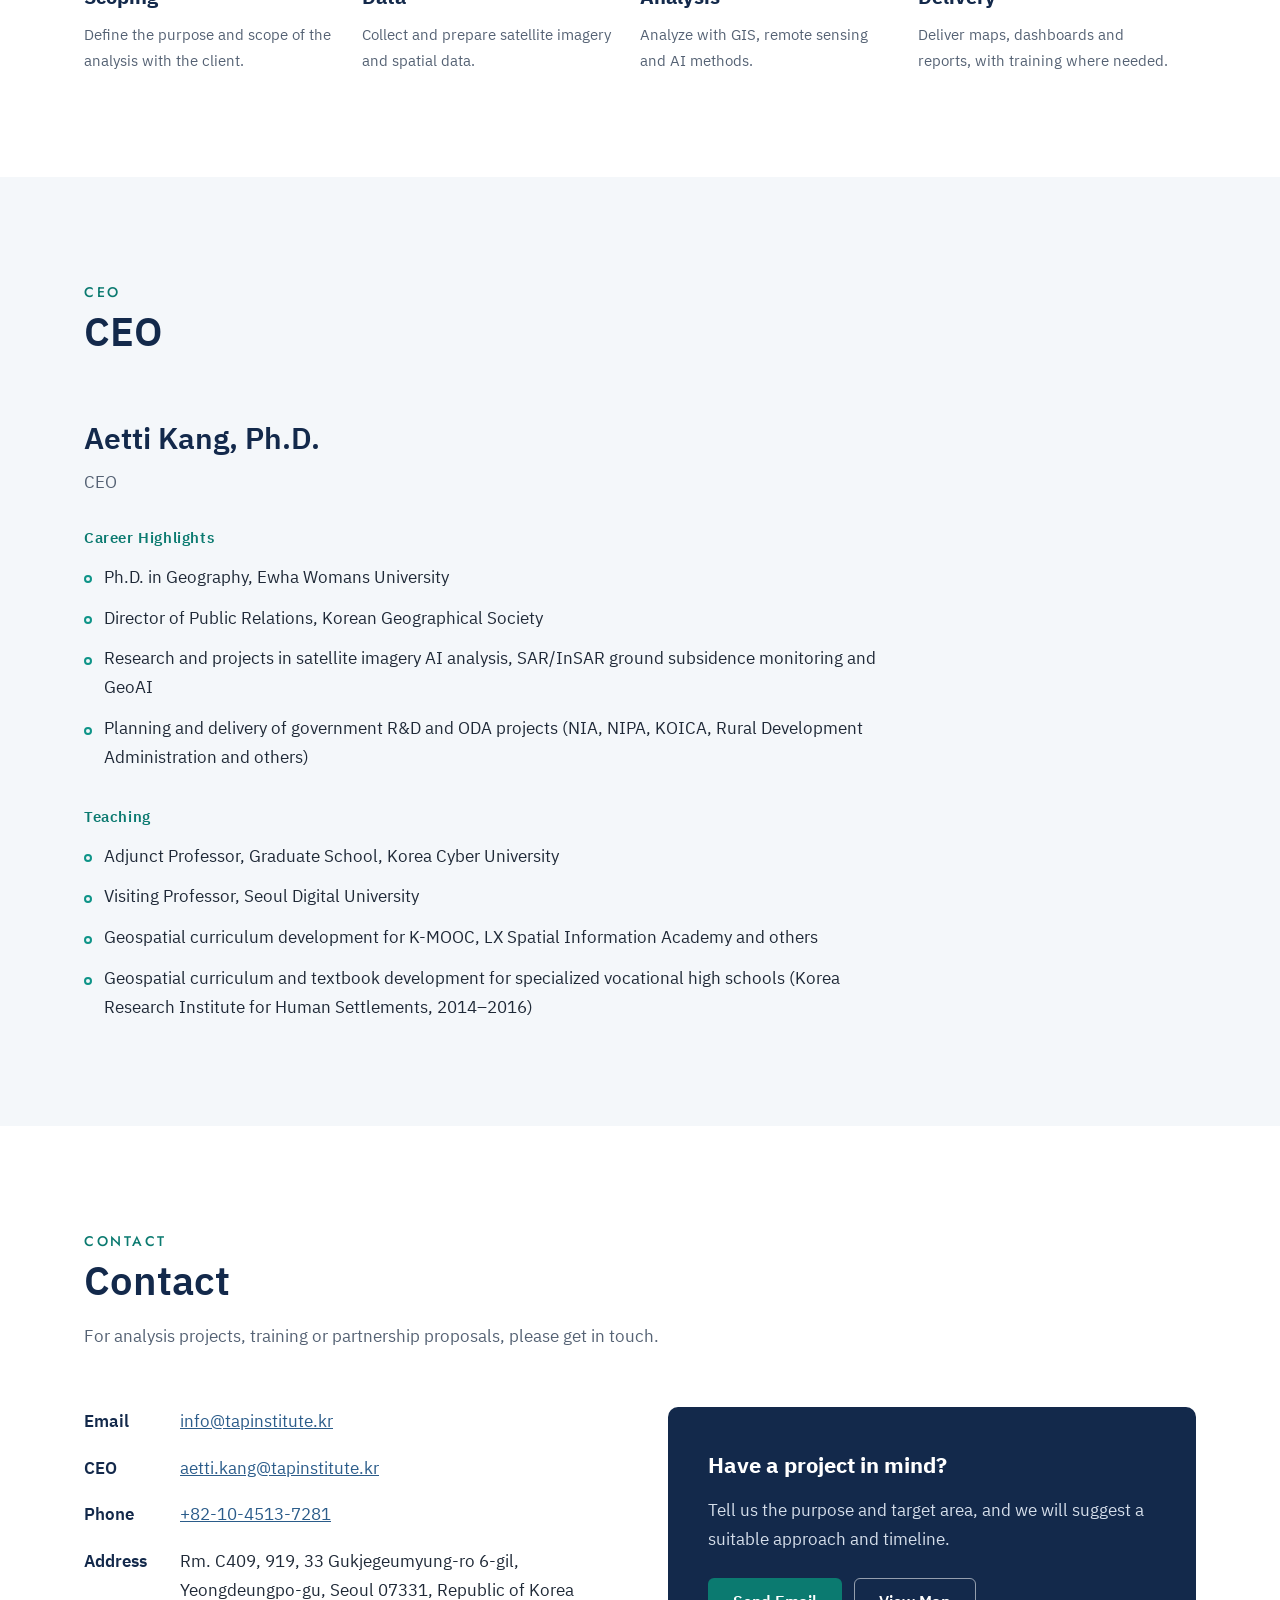
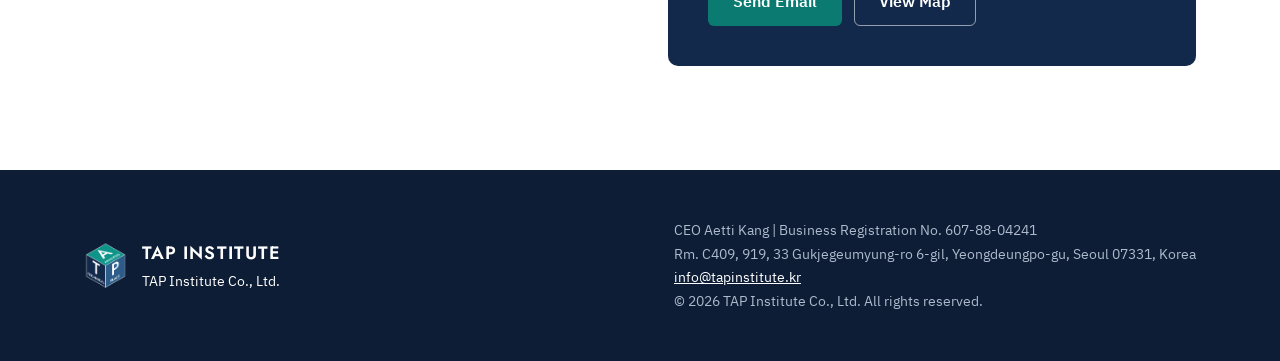
==== commit 8659472c: "사업분야 4개로 확대: 연구개발·데이터 서비스 추가, 교육·콘텐츠로 확장 (KR/EN) Co-Authored-By: Claude Opus 5.5 <noreply@anthropic." ====
--- a/en/index.html
+++ b/en/index.html
@@ -138,15 +138,29 @@
         </article>
         <article class="service">
           <svg class="icon" viewBox="0 0 48 48" fill="none" stroke="currentColor" stroke-width="2" stroke-linecap="round" stroke-linejoin="round" aria-hidden="true">
+            <ellipse cx="20" cy="10" rx="14" ry="5"/><path d="M6 10v24c0 2.8 6.3 5 14 5M34 10v10M6 22c0 2.8 6.3 5 14 5"/><circle cx="34" cy="34" r="7"/><path d="M39 39l5 5"/>
+          </svg>
+          <h3>R&amp;D and Data Services</h3>
+          <p class="en" lang="ko">연구개발·데이터 서비스</p>
+          <p class="desc">Developing spatial analysis technology and delivering results as data and services.</p>
+          <ul>
+            <li>Development and demonstration of AI-based land and ground change detection</li>
+            <li>Government and local government R&amp;D projects</li>
+            <li>Spatial database development, web maps and monitoring dashboards</li>
+          </ul>
+        </article>
+        <article class="service">
+          <svg class="icon" viewBox="0 0 48 48" fill="none" stroke="currentColor" stroke-width="2" stroke-linecap="round" stroke-linejoin="round" aria-hidden="true">
             <path d="M4 17l20-9 20 9-20 9z"/><path d="M12 21v10c4 3 8 4 12 4s8-1 12-4V21"/><path d="M44 17v12"/>
           </svg>
-          <h3>GeoAI Education</h3>
-          <p class="en" lang="ko">GeoAI 교육</p>
-          <p class="desc">Teaching geospatial data and AI for practical use.</p>
+          <h3>GeoAI Education and Content</h3>
+          <p class="en" lang="ko">GeoAI 교육·콘텐츠</p>
+          <p class="desc">Teaching geospatial data and AI for practical use, and creating educational content.</p>
           <ul>
             <li>Hands-on GIS training, including QGIS</li>
             <li>Satellite image processing and AI analysis training</li>
-            <li>Professional training, university courses and online course production</li>
+            <li>Professional training and university courses</li>
+            <li>Online courses, videos and other geospatial learning content</li>
           </ul>
         </article>
       </div>
--- a/css/style.css
+++ b/css/style.css
@@ -95,7 +95,7 @@
 .tap-card span{color:var(--slate);font-size:15px}
 
 /* ---------- 사업분야 ---------- */
-.services{display:grid;grid-template-columns:repeat(3,1fr);gap:24px}
+.services{display:grid;grid-template-columns:repeat(2,1fr);gap:24px}
 .service{background:#fff;border:1px solid var(--line);border-radius:10px;padding:36px 32px;display:flex;flex-direction:column}
 .service .icon{width:52px;height:52px;color:var(--accent-dark);margin-bottom:24px}
 .service h3{font-size:22px;color:var(--ink);margin:0 0 4px}
@@ -150,7 +150,6 @@
 @media (max-width:960px){
   .about-grid,.contact,.ceo{grid-template-columns:1fr;gap:40px}
   .hero-mark{display:none}
-  .services{grid-template-columns:1fr}
   .steps{grid-template-columns:1fr 1fr;row-gap:40px}
   .step::after{display:none}
 }
@@ -167,7 +166,7 @@
   .nav ul a{display:block;padding:10px 0;font-size:17px}
   .brand img{height:38px}
   .hero .container{padding-top:80px;padding-bottom:88px}
-  .steps{grid-template-columns:1fr}
+  .steps,.services{grid-template-columns:1fr}
   .contact dl{grid-template-columns:72px 1fr}
   .contact-box{padding:28px}
 }
